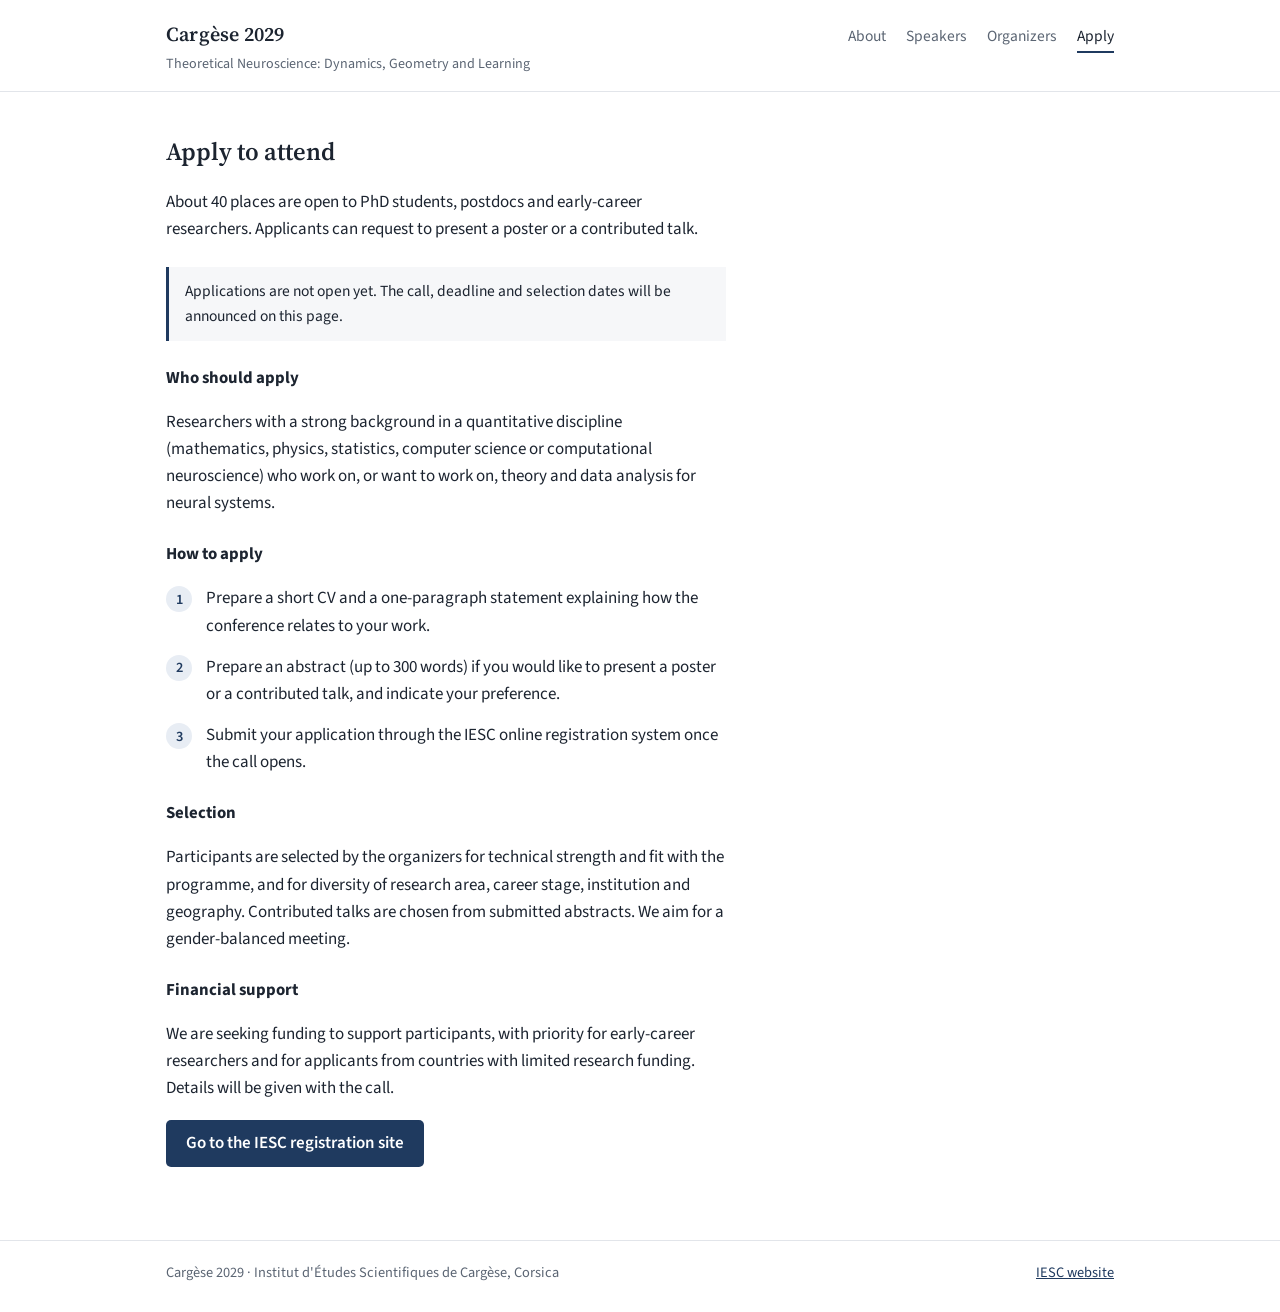
==== apply.html @ 27d61a20 "Add static conference website Four pages (about, speakers, organizers, apply) generated from build.p" ====
<!doctype html>
<html lang="en">
<head>
<meta charset="utf-8">
<meta name="viewport" content="width=device-width, initial-scale=1">
<title>Apply · Cargèse 2029</title>
<meta name="description" content="Cargèse 2029: Theoretical Neuroscience: Dynamics, Geometry and Learning. A residential conference at the Institut d&#x27;Études Scientifiques de Cargèse, Corsica.">
<link rel="preconnect" href="https://fonts.googleapis.com">
<link rel="preconnect" href="https://fonts.gstatic.com" crossorigin>
<link href="https://fonts.googleapis.com/css2?family=Source+Sans+3:wght@400;600&family=Source+Serif+4:wght@600&display=swap" rel="stylesheet">
<link rel="stylesheet" href="assets/style.css">
</head>
<body>
<header class="site-header"><div class="wrap">
<a class="brand" href="index.html"><strong>Cargèse 2029</strong><span>Theoretical Neuroscience: Dynamics, Geometry and Learning</span></a>
<nav aria-label="Main"><ul><li><a href="index.html">About</a></li><li><a href="speakers.html">Speakers</a></li><li><a href="organizers.html">Organizers</a></li><li><a href="apply.html" aria-current="page">Apply</a></li></ul></nav>
</div></header>

<main><div class="wrap">
<h2>Apply to attend</h2>
<p>About 40 places are open to PhD students, postdocs and early-career researchers. Applicants can
request to present a poster or a contributed talk.</p>
<div class="note">Applications are not open yet. The call, deadline and selection dates will be announced on this page.</div>

<h3>Who should apply</h3>
<p>Researchers with a strong background in a quantitative discipline (mathematics, physics, statistics,
computer science or computational neuroscience) who work on, or want to work on, theory and data analysis
for neural systems.</p>

<h3>How to apply</h3>
<ol class="steps">
<li>Prepare a short CV and a one-paragraph statement explaining how the conference relates to your work.</li>
<li>Prepare an abstract (up to 300 words) if you would like to present a poster or a contributed talk, and indicate your preference.</li>
<li>Submit your application through the IESC online registration system once the call opens.</li>
</ol>

<h3>Selection</h3>
<p>Participants are selected by the organizers for technical strength and fit with the programme, and for
diversity of research area, career stage, institution and geography. Contributed talks are chosen from
submitted abstracts. We aim for a gender-balanced meeting.</p>

<h3>Financial support</h3>
<p>We are seeking funding to support participants, with priority for early-career researchers and for
applicants from countries with limited research funding. Details will be given with the call.</p>

<p><a class="button" href="https://iesc.universita.corsica/">Go to the IESC registration site</a></p>

</div></main>
<footer class="site-footer"><div class="wrap">
<span>Cargèse 2029 · Institut d&#x27;Études Scientifiques de Cargèse, Corsica</span>
<span><a href="https://iesc.universita.corsica/">IESC website</a></span>
</div></footer>
</body>
</html>
---- assets/style.css ----
:root {
  --bg: #ffffff;
  --surface: #f6f7f9;
  --text: #1c2430;
  --muted: #5b6573;
  --line: #e2e5ea;
  --accent: #1f3a5f;
  --accent-soft: #e8edf4;
  --max: 980px;
}

@media (prefers-color-scheme: dark) {
  :root:not([data-theme="light"]) {
    --bg: #12161c;
    --surface: #1a2029;
    --text: #e6e9ee;
    --muted: #a2abb8;
    --line: #2a323d;
    --accent: #9db8dc;
    --accent-soft: #1f2a38;
  }
}

* { box-sizing: border-box; }

html { -webkit-text-size-adjust: 100%; }

body {
  margin: 0;
  background: var(--bg);
  color: var(--text);
  font-family: "Source Sans 3", -apple-system, BlinkMacSystemFont, "Segoe UI", Roboto, Helvetica, Arial, sans-serif;
  font-size: 17px;
  line-height: 1.6;
}

a { color: var(--accent); }
a:hover { text-decoration-thickness: 2px; }

.wrap { max-width: var(--max); margin: 0 auto; padding: 0 16px; }

/* Header and navigation */
.site-header { border-bottom: 1px solid var(--line); }
.site-header .wrap {
  display: flex; flex-wrap: wrap; align-items: baseline;
  justify-content: space-between; gap: 8px 24px; padding-top: 18px; padding-bottom: 14px;
}
.brand { text-decoration: none; color: var(--text); }
.brand strong { display: block; font-family: "Source Serif 4", Georgia, serif; font-size: 1.25rem; font-weight: 600; letter-spacing: 0.01em; }
.brand span { font-size: 0.88rem; color: var(--muted); }

nav ul { list-style: none; margin: 0; padding: 0; display: flex; flex-wrap: wrap; gap: 4px 20px; }
nav a { text-decoration: none; color: var(--muted); font-size: 0.97rem; padding: 4px 0; border-bottom: 2px solid transparent; }
nav a:hover { color: var(--text); }
nav a[aria-current="page"] { color: var(--text); border-bottom-color: var(--accent); }

/* Hero */
.hero { background: var(--surface); border-bottom: 1px solid var(--line); }
.hero .wrap { padding-top: 56px; padding-bottom: 48px; }
.hero .kicker { text-transform: uppercase; letter-spacing: 0.12em; font-size: 0.8rem; color: var(--muted); margin: 0 0 10px; }
.hero h1 { font-family: "Source Serif 4", Georgia, serif; font-weight: 600; font-size: clamp(1.9rem, 4.5vw, 2.8rem); line-height: 1.15; margin: 0 0 14px; max-width: 22ch; }
.hero p.lead { font-size: 1.12rem; color: var(--muted); max-width: 60ch; margin: 0 0 22px; }
.facts { display: flex; flex-wrap: wrap; gap: 10px 32px; margin: 0; padding: 0; list-style: none; font-size: 0.95rem; }
.facts li span { display: block; color: var(--muted); font-size: 0.8rem; text-transform: uppercase; letter-spacing: 0.08em; }

/* Content */
main .wrap { padding-top: 40px; padding-bottom: 56px; }
h2 { font-family: "Source Serif 4", Georgia, serif; font-weight: 600; font-size: 1.55rem; margin: 40px 0 12px; }
h2:first-child { margin-top: 0; }
h3 { font-size: 1.05rem; margin: 24px 0 6px; }
p, ul, ol { max-width: 70ch; }
.muted { color: var(--muted); }

.themes { list-style: none; padding: 0; margin: 16px 0 0; display: grid; gap: 12px; grid-template-columns: repeat(auto-fit, minmax(260px, 1fr)); max-width: none; }
.themes li { border: 1px solid var(--line); border-radius: 6px; padding: 14px 16px; background: var(--bg); }
.themes strong { display: block; margin-bottom: 4px; }
.themes span { color: var(--muted); font-size: 0.95rem; }

/* People grid */
.people { list-style: none; padding: 0; margin: 20px 0 0; display: grid; gap: 28px 20px; grid-template-columns: repeat(auto-fill, minmax(150px, 1fr)); max-width: none; }
.person { text-align: center; }
.avatar {
  position: relative; width: 132px; height: 132px; margin: 0 auto 12px; border-radius: 50%;
  overflow: hidden; background: var(--accent-soft); color: var(--accent);
  display: flex; align-items: center; justify-content: center;
  font-family: "Source Serif 4", Georgia, serif; font-size: 2.1rem; font-weight: 600; letter-spacing: 0.02em;
}
.avatar img { position: absolute; inset: 0; width: 100%; height: 100%; object-fit: cover; }
.person .name { font-weight: 600; line-height: 1.3; }
.person .inst { color: var(--muted); font-size: 0.93rem; line-height: 1.35; }
.person .tag { display: inline-block; margin-top: 6px; font-size: 0.78rem; color: var(--muted); border: 1px solid var(--line); border-radius: 999px; padding: 1px 9px; }

.note { border-left: 3px solid var(--accent); background: var(--surface); padding: 12px 16px; margin: 24px 0; max-width: 70ch; font-size: 0.97rem; }

.steps { counter-reset: s; list-style: none; padding: 0; }
.steps li { counter-increment: s; position: relative; padding-left: 40px; margin-bottom: 14px; }
.steps li::before { content: counter(s); position: absolute; left: 0; top: 1px; width: 26px; height: 26px; border-radius: 50%; background: var(--accent-soft); color: var(--accent); font-weight: 600; font-size: 0.9rem; display: flex; align-items: center; justify-content: center; }

.button { display: inline-block; background: var(--accent); color: var(--bg); text-decoration: none; padding: 10px 20px; border-radius: 5px; font-weight: 600; }
.button:hover { opacity: 0.9; }

table.schedule { border-collapse: collapse; width: 100%; max-width: 70ch; font-size: 0.97rem; }
table.schedule th, table.schedule td { text-align: left; padding: 8px 10px; border-bottom: 1px solid var(--line); vertical-align: top; }
table.schedule th { color: var(--muted); font-weight: 600; width: 34%; }

@media (max-width: 480px) {
  .people { gap: 22px 12px; }
  .avatar { width: 104px; height: 104px; font-size: 1.7rem; }
}

/* Footer */
.site-footer { border-top: 1px solid var(--line); color: var(--muted); font-size: 0.9rem; }
.site-footer .wrap { padding-top: 20px; padding-bottom: 28px; display: flex; flex-wrap: wrap; justify-content: space-between; gap: 8px 24px; }
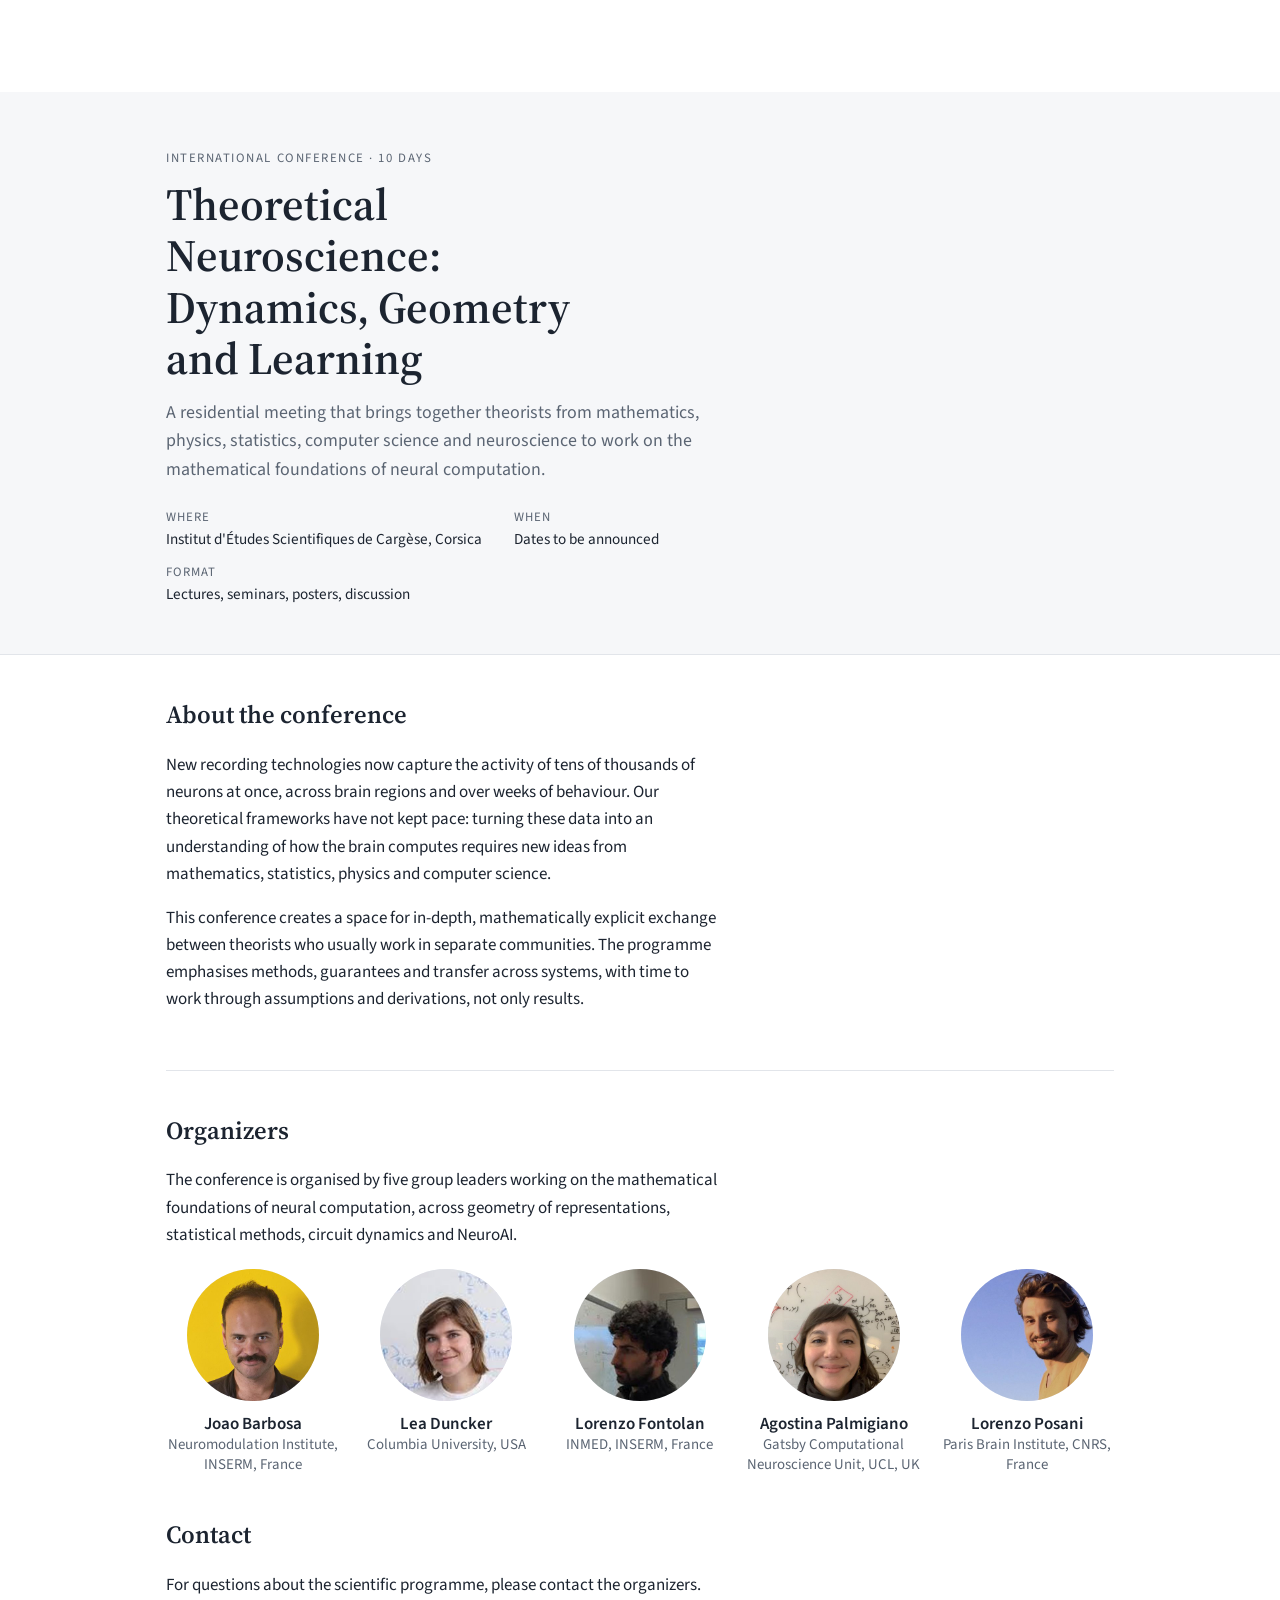
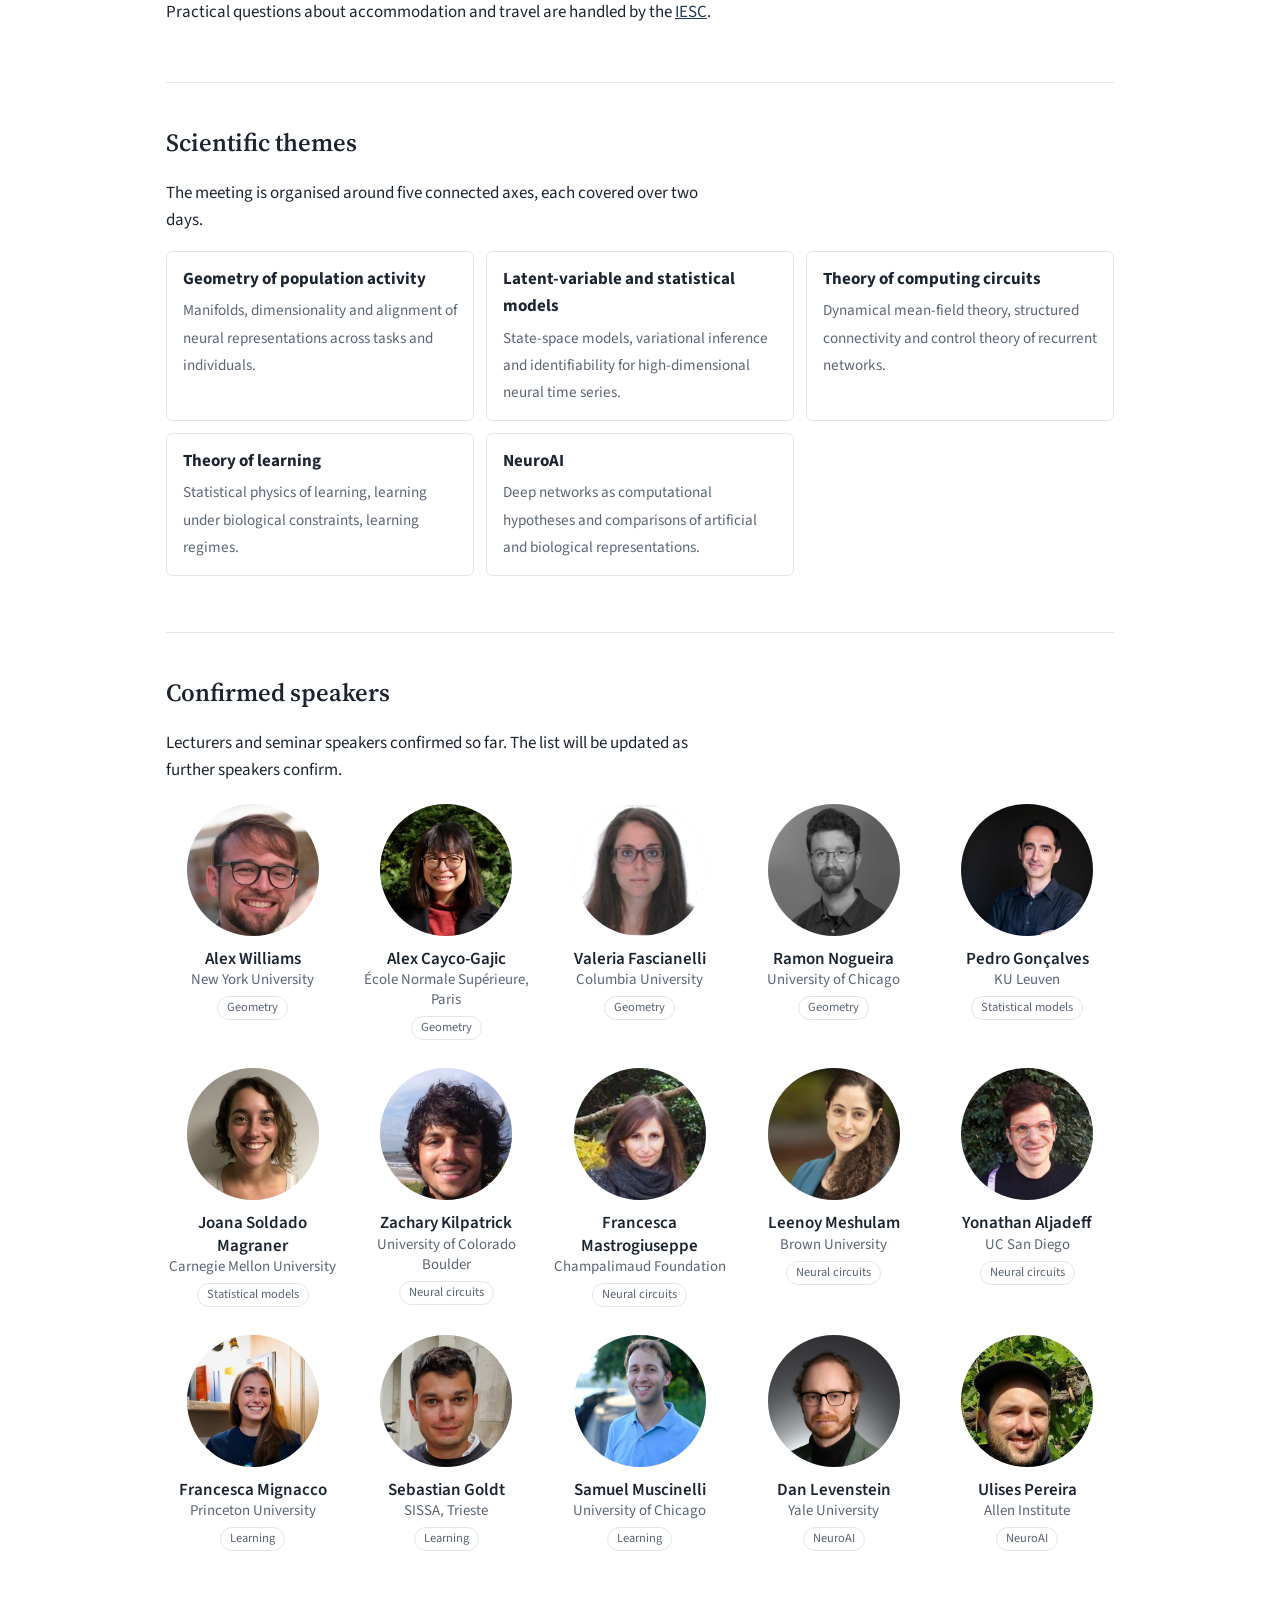
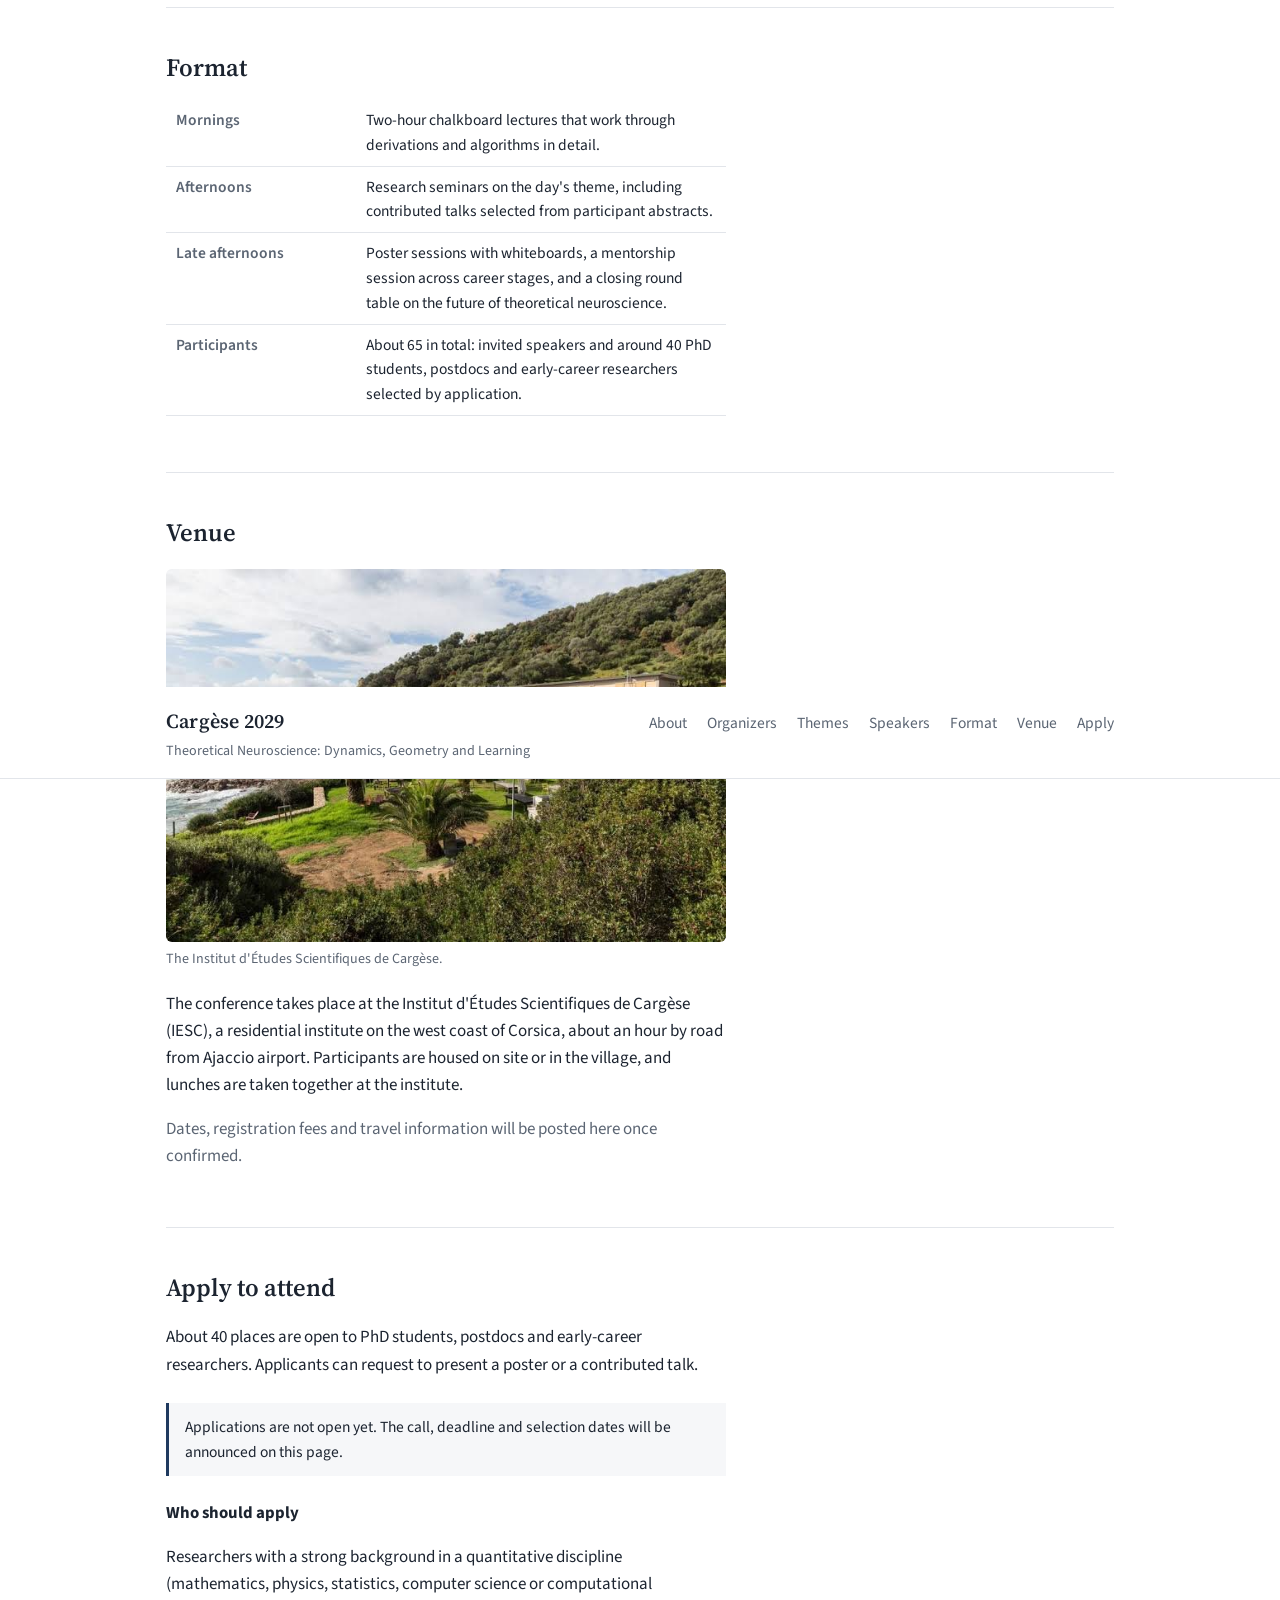
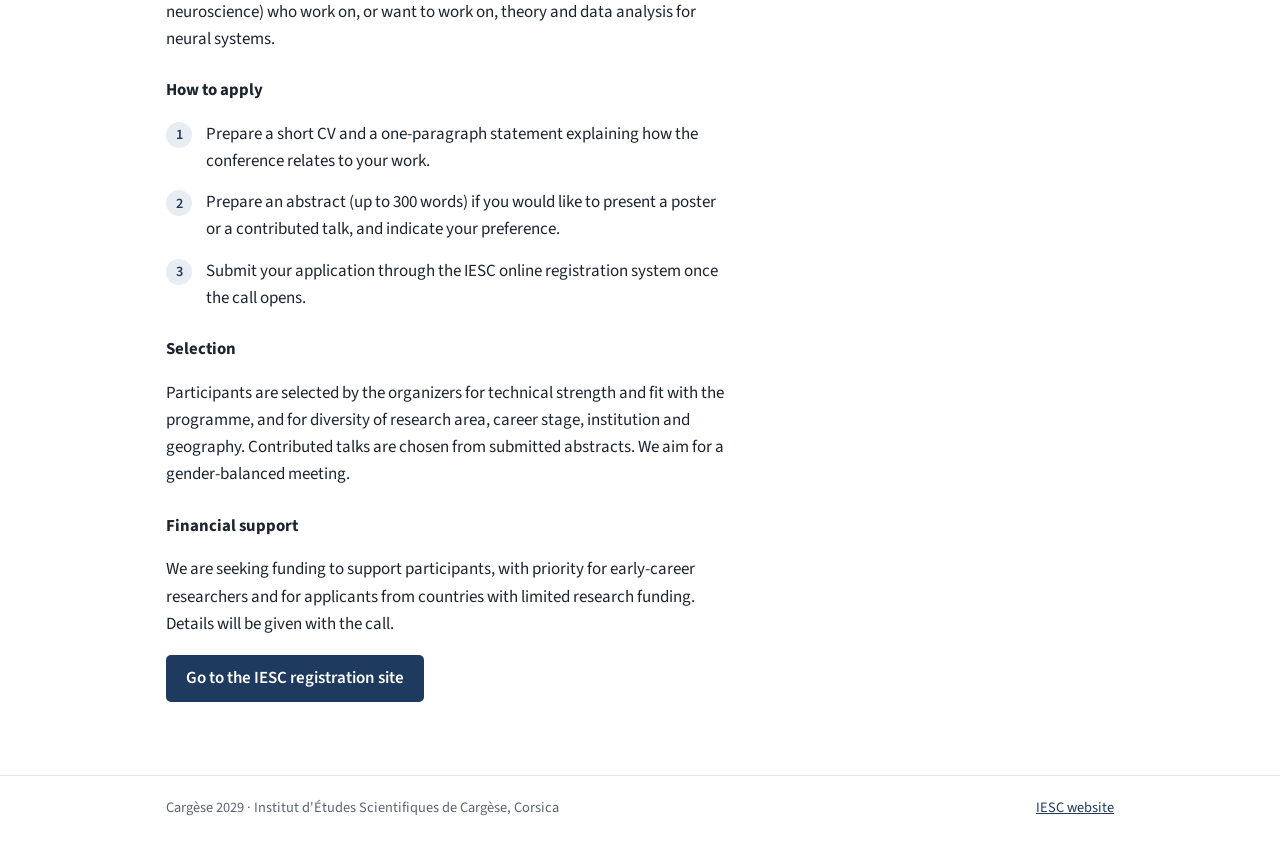
==== commit bdcda6cd: "Merge the site into a single scrolling page Sections in order: about, organizers, themes, speakers, " ====
--- a/apply.html
+++ b/apply.html
@@ -1,54 +1,3 @@
-<!doctype html>
-<html lang="en">
-<head>
-<meta charset="utf-8">
-<meta name="viewport" content="width=device-width, initial-scale=1">
-<title>Apply · Cargèse 2029</title>
-<meta name="description" content="Cargèse 2029: Theoretical Neuroscience: Dynamics, Geometry and Learning. A residential conference at the Institut d&#x27;Études Scientifiques de Cargèse, Corsica.">
-<link rel="preconnect" href="https://fonts.googleapis.com">
-<link rel="preconnect" href="https://fonts.gstatic.com" crossorigin>
-<link href="https://fonts.googleapis.com/css2?family=Source+Sans+3:wght@400;600&family=Source+Serif+4:wght@600&display=swap" rel="stylesheet">
-<link rel="stylesheet" href="assets/style.css">
-</head>
-<body>
-<header class="site-header"><div class="wrap">
-<a class="brand" href="index.html"><strong>Cargèse 2029</strong><span>Theoretical Neuroscience: Dynamics, Geometry and Learning</span></a>
-<nav aria-label="Main"><ul><li><a href="index.html">About</a></li><li><a href="speakers.html">Speakers</a></li><li><a href="organizers.html">Organizers</a></li><li><a href="apply.html" aria-current="page">Apply</a></li></ul></nav>
-</div></header>
-
-<main><div class="wrap">
-<h2>Apply to attend</h2>
-<p>About 40 places are open to PhD students, postdocs and early-career researchers. Applicants can
-request to present a poster or a contributed talk.</p>
-<div class="note">Applications are not open yet. The call, deadline and selection dates will be announced on this page.</div>
-
-<h3>Who should apply</h3>
-<p>Researchers with a strong background in a quantitative discipline (mathematics, physics, statistics,
-computer science or computational neuroscience) who work on, or want to work on, theory and data analysis
-for neural systems.</p>
-
-<h3>How to apply</h3>
-<ol class="steps">
-<li>Prepare a short CV and a one-paragraph statement explaining how the conference relates to your work.</li>
-<li>Prepare an abstract (up to 300 words) if you would like to present a poster or a contributed talk, and indicate your preference.</li>
-<li>Submit your application through the IESC online registration system once the call opens.</li>
-</ol>
-
-<h3>Selection</h3>
-<p>Participants are selected by the organizers for technical strength and fit with the programme, and for
-diversity of research area, career stage, institution and geography. Contributed talks are chosen from
-submitted abstracts. We aim for a gender-balanced meeting.</p>
-
-<h3>Financial support</h3>
-<p>We are seeking funding to support participants, with priority for early-career researchers and for
-applicants from countries with limited research funding. Details will be given with the call.</p>
-
-<p><a class="button" href="https://iesc.universita.corsica/">Go to the IESC registration site</a></p>
-
-</div></main>
-<footer class="site-footer"><div class="wrap">
-<span>Cargèse 2029 · Institut d&#x27;Études Scientifiques de Cargèse, Corsica</span>
-<span><a href="https://iesc.universita.corsica/">IESC website</a></span>
-</div></footer>
-</body>
-</html>
+<!doctype html><meta charset="utf-8"><title>Cargèse 2029</title>
+<meta http-equiv="refresh" content="0; url=index.html#apply"><link rel="canonical" href="index.html#apply">
+<p><a href="index.html#apply">Cargèse 2029</a></p>
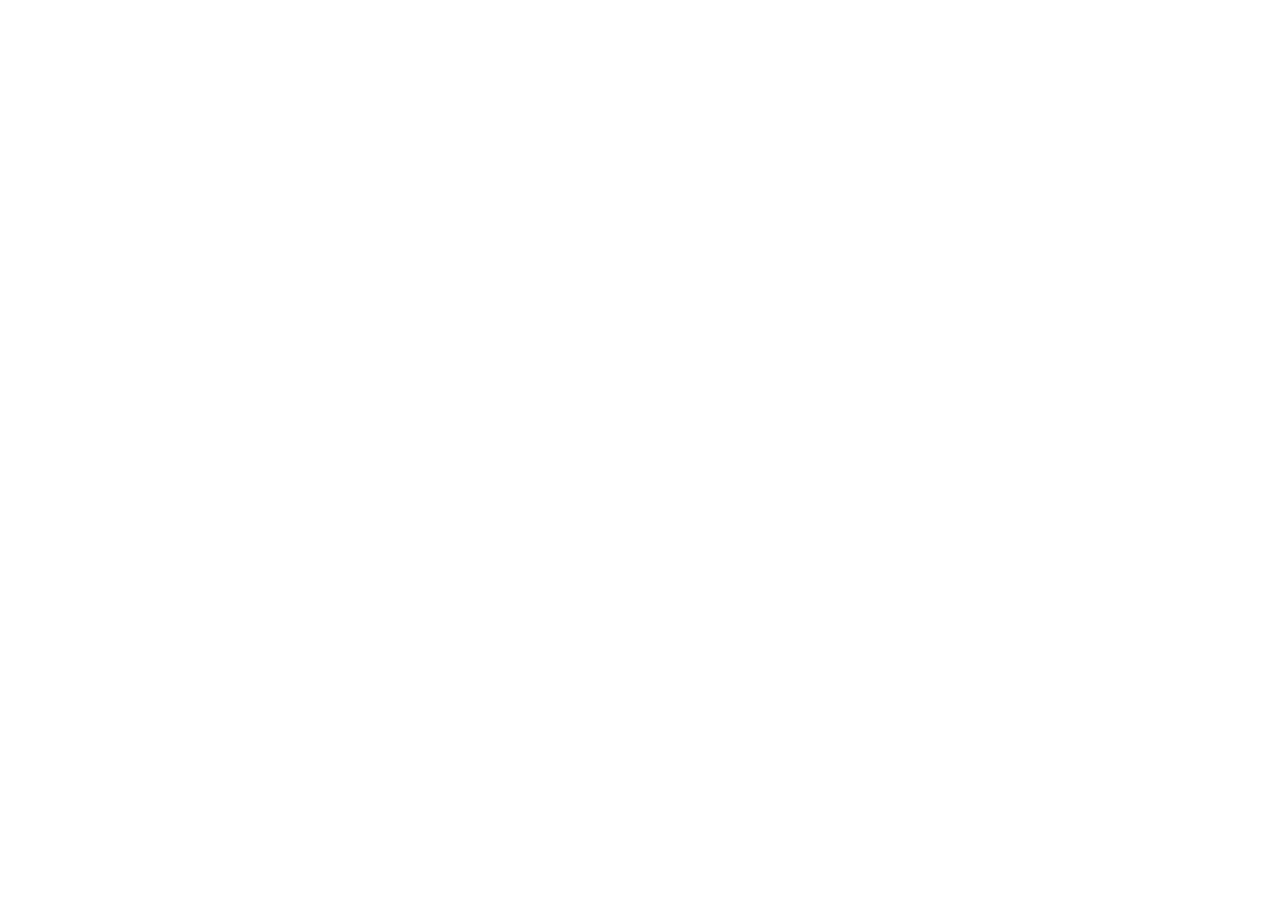
==== commit d91f43ce: "Redirect the old address to cargese-neuro.github.io Co-Authored-By: Claude Opus 5.5 <noreply@anthrop" ====
--- a/apply.html
+++ b/apply.html
@@ -1,3 +1,5 @@
-<!doctype html><meta charset="utf-8"><title>Cargèse 2029</title>
-<meta http-equiv="refresh" content="0; url=index.html#apply"><link rel="canonical" href="index.html#apply">
-<p><a href="index.html#apply">Cargèse 2029</a></p>
+<!doctype html>
+<html lang="en"><head><meta charset="utf-8"><title>Cargèse 2029 has moved</title>
+<meta http-equiv="refresh" content="0; url=https://cargese-neuro.github.io/#apply"><link rel="canonical" href="https://cargese-neuro.github.io/#apply">
+<meta name="robots" content="noindex"></head>
+<body style="font-family:system-ui,sans-serif;padding:2rem"><p>The Cargèse 2029 conference website has moved to <a href="https://cargese-neuro.github.io/#apply">https://cargese-neuro.github.io/#apply</a>.</p></body></html>
